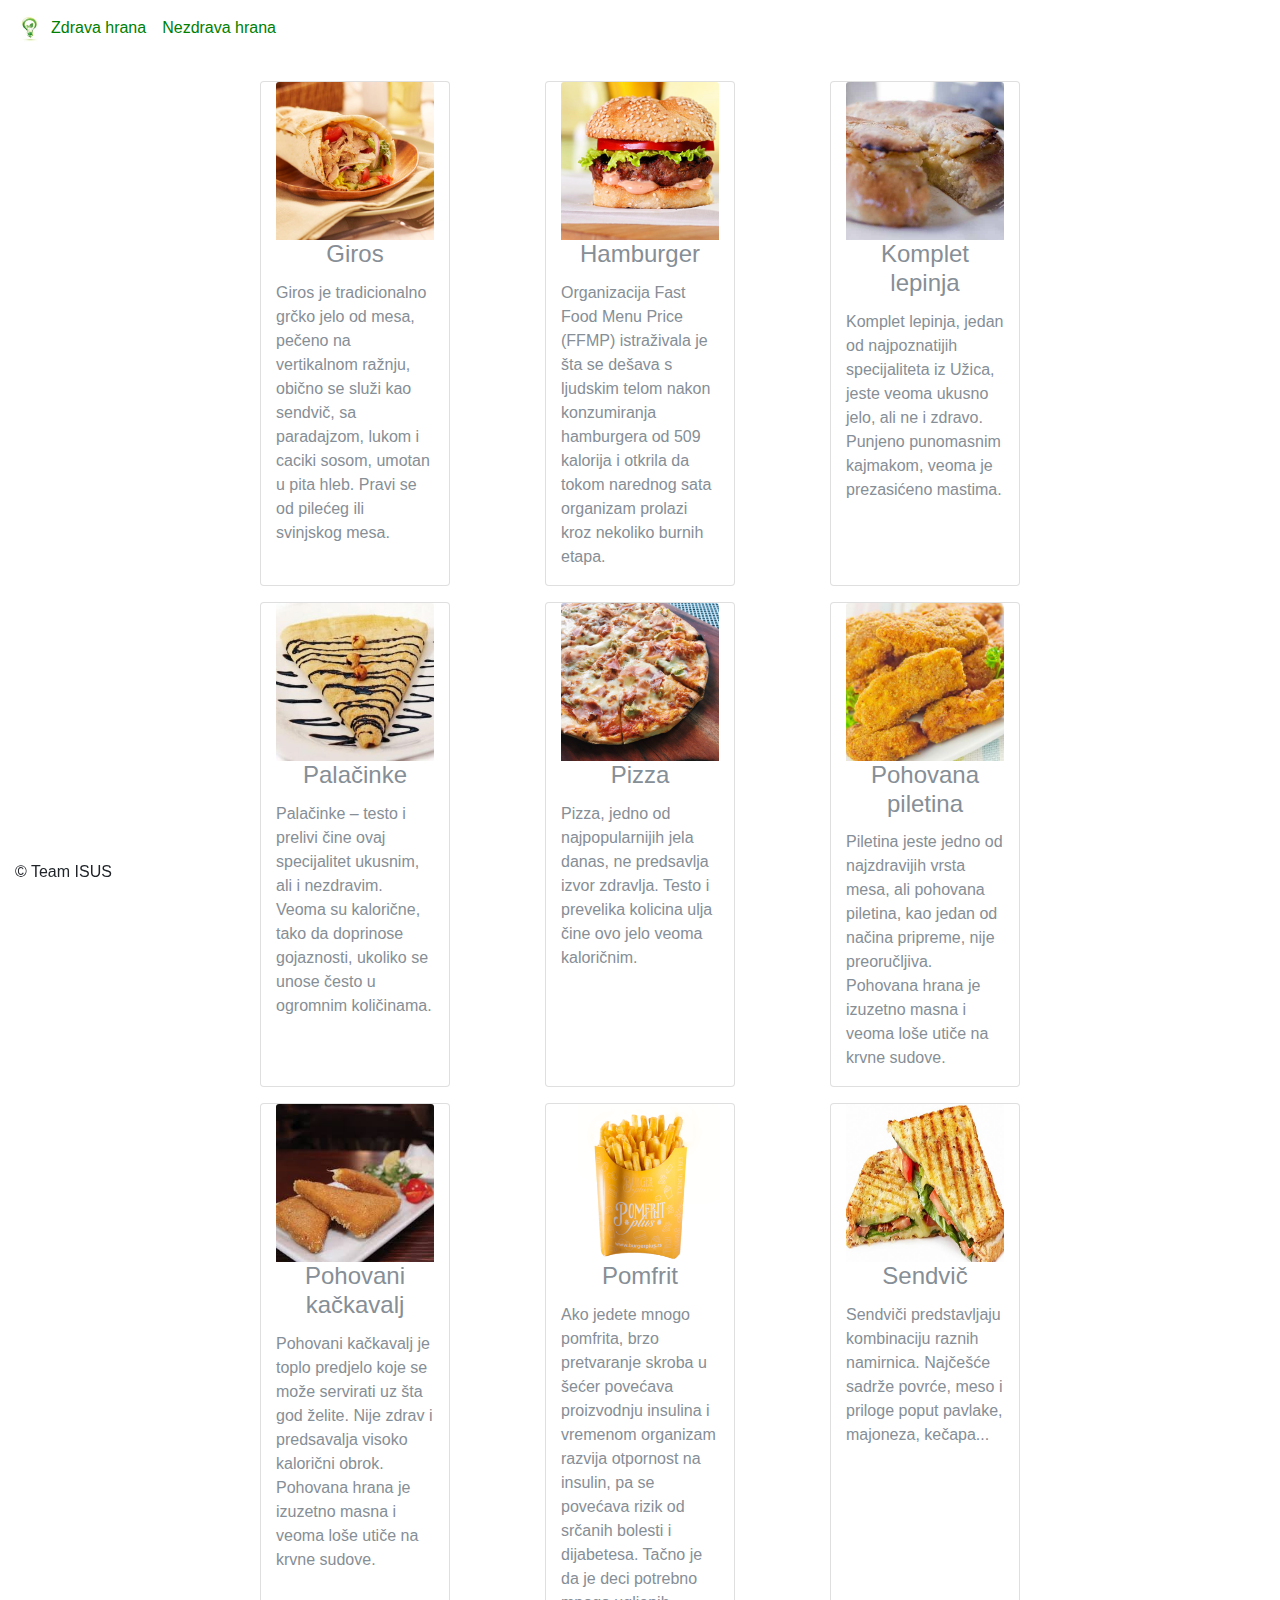
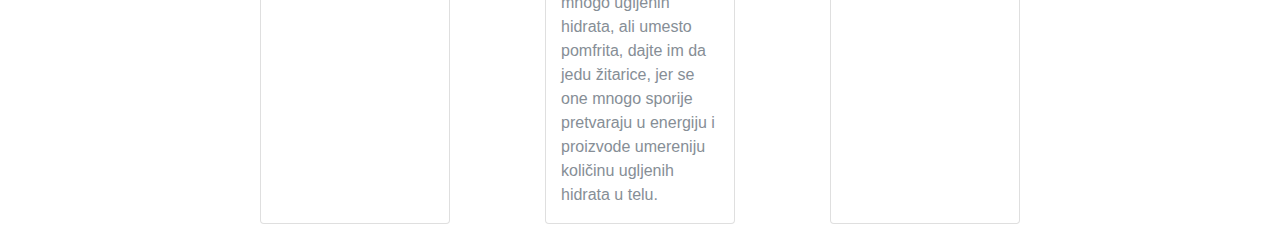
==== brza_hrana.html @ 92b85976 "Files" ====
<!doctype html>
<html lang="en">
  <head>
    <meta charset="utf-8">
    <meta name="viewport" content="width=device-width, initial-scale=1, shrink-to-fit=no">
    <meta name="description" content="">
    <meta name="author" content="">
    <link rel="icon" href="../../../../favicon.ico">

    <title>Album example for Bootstrap</title>

    <!-- Bootstrap core CSS -->
    <link href="./bootstrap.min.css" rel="stylesheet">

    <!-- Custom styles for this template -->
    <link href="album.css" rel="stylesheet">
    <link href="dadada.css" rel="stylesheet">
  </head>

  <body>

    <header>
            <nav class="navbar navbar-expand-md navbar-white fixed-top bg-white">
                    <img src="./logo.jpg" width="27px" height="27px">
                    <button class="navbar-toggler" type="button" data-toggle="collapse" data-target="#navbarsExampleDefault" aria-controls="navbarsExampleDefault" aria-expanded="false" aria-label="Toggle navigation">
                      <span class="navbar-toggler-icon"></span>
                    </button>
              
                    <div class="collapse navbar-collapse" id="navbarsExampleDefault">
                      <ul class="navbar-nav mr-auto">
                        <li class="nav-item active">
                          <a class="nav-link" href="zdrava_hrana.html" style="color: green">Zdrava hrana <span class="sr-only">(current)</span></a>
                        </li>
                        <li class="nav-item">
                          <a class="nav-link" href="nezdrava_hrana.html" style="color: green">Nezdrava hrana</a>
                        </li>
                      </ul>
                    </div>
                  </nav>
    </header>

    <main role="main">

      

      <div class="album text-muted">
        <div class="container">
            <span><p></p></span>
            <div class="row row-grid">
                <div class="col-sm-2"></div>    
                
                <div class="col-sm-2 card" style="width: 20rem;">
                    <img class="card-img-top" src="hrana/brzaHrana/giros.jpg" alt="Card image cap">
                    <div class="card-block">
                        <h4 class="card-title" align="center">Giros</h4>
                        <p>Giros je tradicionalno grčko jelo od mesa, pečeno na vertikalnom ražnju, obično se služi kao sendvič,
                             sa paradajzom, lukom i caciki sosom, umotan u pita hleb. Pravi se od pilećeg ili svinjskog mesa.</p>
                    </div>
                </div>
                
                <div class="col-sm-1"></div>
                <div class="col-sm-2 card" style="width: 20rem;">
                    <img class="card-img-top" src="hrana/brzaHrana/hamburger.jpg" alt="Card image cap">
                    <div class="card-block">
                        <h4 class="card-title" align="center">Hamburger</h4>
                        <p>Organizacija Fast Food Menu Price (FFMP) istraživala je šta se dešava s ljudskim telom nakon konzumiranja
                             hamburgera od 509 kalorija i otkrila da tokom narednog sata organizam prolazi kroz nekoliko burnih etapa.</p>
                    </div>
                </div>
                
                <div class="col-sm-1"></div>
                <div class="col-sm-2 card" style="width: 20rem;">
                    <img class="card-img-top" src="hrana/brzaHrana/komplet-lepinja1.jpg" alt="Card image cap">
                    <div class="card-block">
                        <h4 class="card-title" align="center">Komplet lepinja</h4>
                        <p>Komplet lepinja, jedan od najpoznatijih specijaliteta iz Užica, jeste veoma ukusno jelo, ali ne i zdravo.
                             Punjeno punomasnim kajmakom, veoma je prezasićeno mastima.</p>
                    </div>
                </div>
                
                <div class="col-sm-2"></div>    
            </div>
            <span><p></p></span>
            <div class="row row-grid">
                    <div class="col-sm-2"></div>    
                    
                    <div class="col-sm-2 card" style="width: 20rem;">
                        <img class="card-img-top" src="hrana/brzaHrana/palacinke.jpg" alt="Card image cap">
                        <div class="card-block">
                            <h4 class="card-title" align="center">Palačinke</h4>
                            <p>Palačinke – testo i prelivi čine ovaj specijalitet ukusnim, ali i nezdravim. Veoma su kalorične, tako da doprinose gojaznosti,
                                 ukoliko se unose često u ogromnim količinama.</p>
                        </div>
                    </div>
                    
                    <div class="col-sm-1"></div>
                    <div class="col-sm-2 card" style="width: 20rem;">
                        <img class="card-img-top" src="hrana/brzaHrana/pica.jpg" alt="Card image cap">
                        <div class="card-block">
                            <h4 class="card-title" align="center">Pizza</h4>
                           <p>
                                Pizza, jedno od najpopularnijih jela danas, ne predsavlja izvor zdravlja. Testo i prevelika kolicina ulja čine ovo jelo 
                                veoma kaloričnim.
                           </p>
                        </div>
                    </div>
                    
                    <div class="col-sm-1"></div>
                    <div class="col-sm-2 card" style="width: 20rem;">
                        <img class="card-img-top" src="hrana/brzaHrana/pohpiletina.jpg" alt="Card image cap">
                        <div class="card-block">
                            <h4 class="card-title" align="center">Pohovana piletina</h4>
                            <p>Piletina jeste jedno od najzdravijih vrsta mesa, ali pohovana piletina, kao jedan od načina pripreme, nije preoručljiva.
                                 Pohovana hrana je izuzetno masna i veoma loše utiče na krvne sudove. </p>
                        </div>
                    </div>
                    
                    <div class="col-sm-2"></div>    
             </div>
             <span><p></p></span>
             <div class="row row-grid">
                    <div class="col-sm-2"></div>    
                    
                    <div class="col-sm-2 card" style="width: 20rem;">
                        <img class="card-img-top" src="hrana/brzaHrana/pohovanikackavalj.jpg" alt="Card image cap">
                        <div class="card-block">
                            <h4 class="card-title" align="center">Pohovani kačkavalj</h4>
                            <p>
                                    Pohovani kačkavalj je toplo predjelo koje se može servirati uz šta god želite. Nije zdrav i predsavalja visoko kalorični obrok. 
                                    Pohovana hrana je izuzetno masna i veoma loše utiče na krvne sudove. 
                            </p>
                        </div>
                    </div>
                    
                    <div class="col-sm-1"></div>
                    <div class="col-sm-2 card" style="width: 20rem;">
                        <img class="card-img-top" src="hrana/brzaHrana/pomfrit.jpg" alt="Card image cap">
                        <div class="card-block">
                            <h4 class="card-title" align="center">Pomfrit</h4>
                            <p>
                                    Ako jedete mnogo pomfrita, brzo pretvaranje skroba u šećer povećava proizvodnju insulina i vremenom organizam razvija
                                     otpornost na insulin, pa se povećava rizik od srčanih bolesti i dijabetesa. Tačno je da je deci potrebno mnogo ugljenih hidrata,
                                      ali umesto pomfrita, dajte im da jedu žitarice, jer se one mnogo sporije pretvaraju u energiju i
                                       proizvode umereniju količinu ugljenih hidrata u telu.
                            </p>
                        </div>
                    </div>
                    
                    <div class="col-sm-1"></div>
                    <div class="col-sm-2 card" style="width: 20rem;">
                        <img class="card-img-top" src="hrana/brzaHrana/sendvic.jpg" alt="Card image cap">
                        <div class="card-block">
                            <h4 class="card-title" align="center">Sendvič</h4>
                            <p>
                                    Sendviči predstavljaju kombinaciju raznih namirnica. Najčešće sadrže povrće, meso i priloge poput pavlake, majoneza, kečapa...
                            </p>
                        </div>
                    </div>
                    
                    <div class="col-sm-2"></div>    
             </div>
            <span><p></p></span>
        </div>
      </div>

    </main>

    <footer class="container">
        <p>&copy; Team ISUS </p>
    </footer>

    <!-- Bootstrap core JavaScript
    ================================================== -->
    <!-- Placed at the end of the document so the pages load faster -->
    <script src="https://code.jquery.com/jquery-3.2.1.slim.min.js" integrity="sha384-KJ3o2DKtIkvYIK3UENzmM7KCkRr/rE9/Qpg6aAZGJwFDMVNA/GpGFF93hXpG5KkN" crossorigin="anonymous"></script>
    <script>window.jQuery || document.write('<script src="./jquery.min.js"><\/script>')</script>
    <script src="./popper.min.js"></script>
    <script src="./bootstrap.min.js"></script>
    <script src="./holder.min.js"></script>
    <script>
      Holder.addTheme('thumb', {
        bg: '#55595c',
        fg: '#eceeef',
        text: 'Thumbnail'
      });
    </script>
  </body>
</html>
---- dadada.css ----
body{
    padding-top: 65px
}

.row.row-grid [class*="col-"] + [class*="col-"] {
    margin-top: 15px;
}

@media (min-width: 1200px) {
    .row.row-grid [class*="col-lg-"] + [class*="col-lg-"] {
        margin-top: 0;
    }
}

@media (min-width: 992px) {
    .row.row-grid [class*="col-md-"] + [class*="col-md-"] {
        margin-top: 0;
    }
}

@media (min-width: 768px) {
    .row.row-grid [class*="col-sm-"] + [class*="col-sm-"] {
        margin-top: 0;
    }
}

.button{
  background:rgba(0, 168, 0, 0.486);
  padding:1em 2em;
  color:#fff;
  border:0;
}

.button:hover{
  background:rgba(0, 114, 0, 0.486);
}

.modal{
  display:none;
  position: fixed;
  z-index:1;
  left: 0;
  top:0;
  height: 100%;
  width:100%;
  overflow: auto;
  background-color: rgba(0,0,0,0.5);
}

.modal-content{
  background-color:#f4f4f4;
  margin: 20% auto;
  width:70%;
  box-shadow: 0 5px 8px 0 rgba(0,0,0,0.2),0 7px 20px 0 rgba(0,0,0,0.17);
  animation-name:modalopen;
  animation-duration:1s;
}

.modal-header h2, .modal-footer h3{
  margin:0;
}

.modal-header{
  background:rgba(0, 168, 0, 0.486);
  padding:15px;
  color:#fff;
}

.modal-body{
  padding:10px 20px;
}

.modal-footer{
  background:rgba(0, 168, 0, 0.486);
  padding:10px;
  color:#fff;
  text-align: center;
}

.closeBtn{
  color:#ccc;
  float: right;
  font-size:30px;
  color:#fff;
}

.closeBtn:hover,.closeBtn:focus{
  color:#000;
  text-decoration: none;
  cursor:pointer;
}

@keyframes modalopen{
  from{ opacity: 0}
  to {opacity: 1}
}
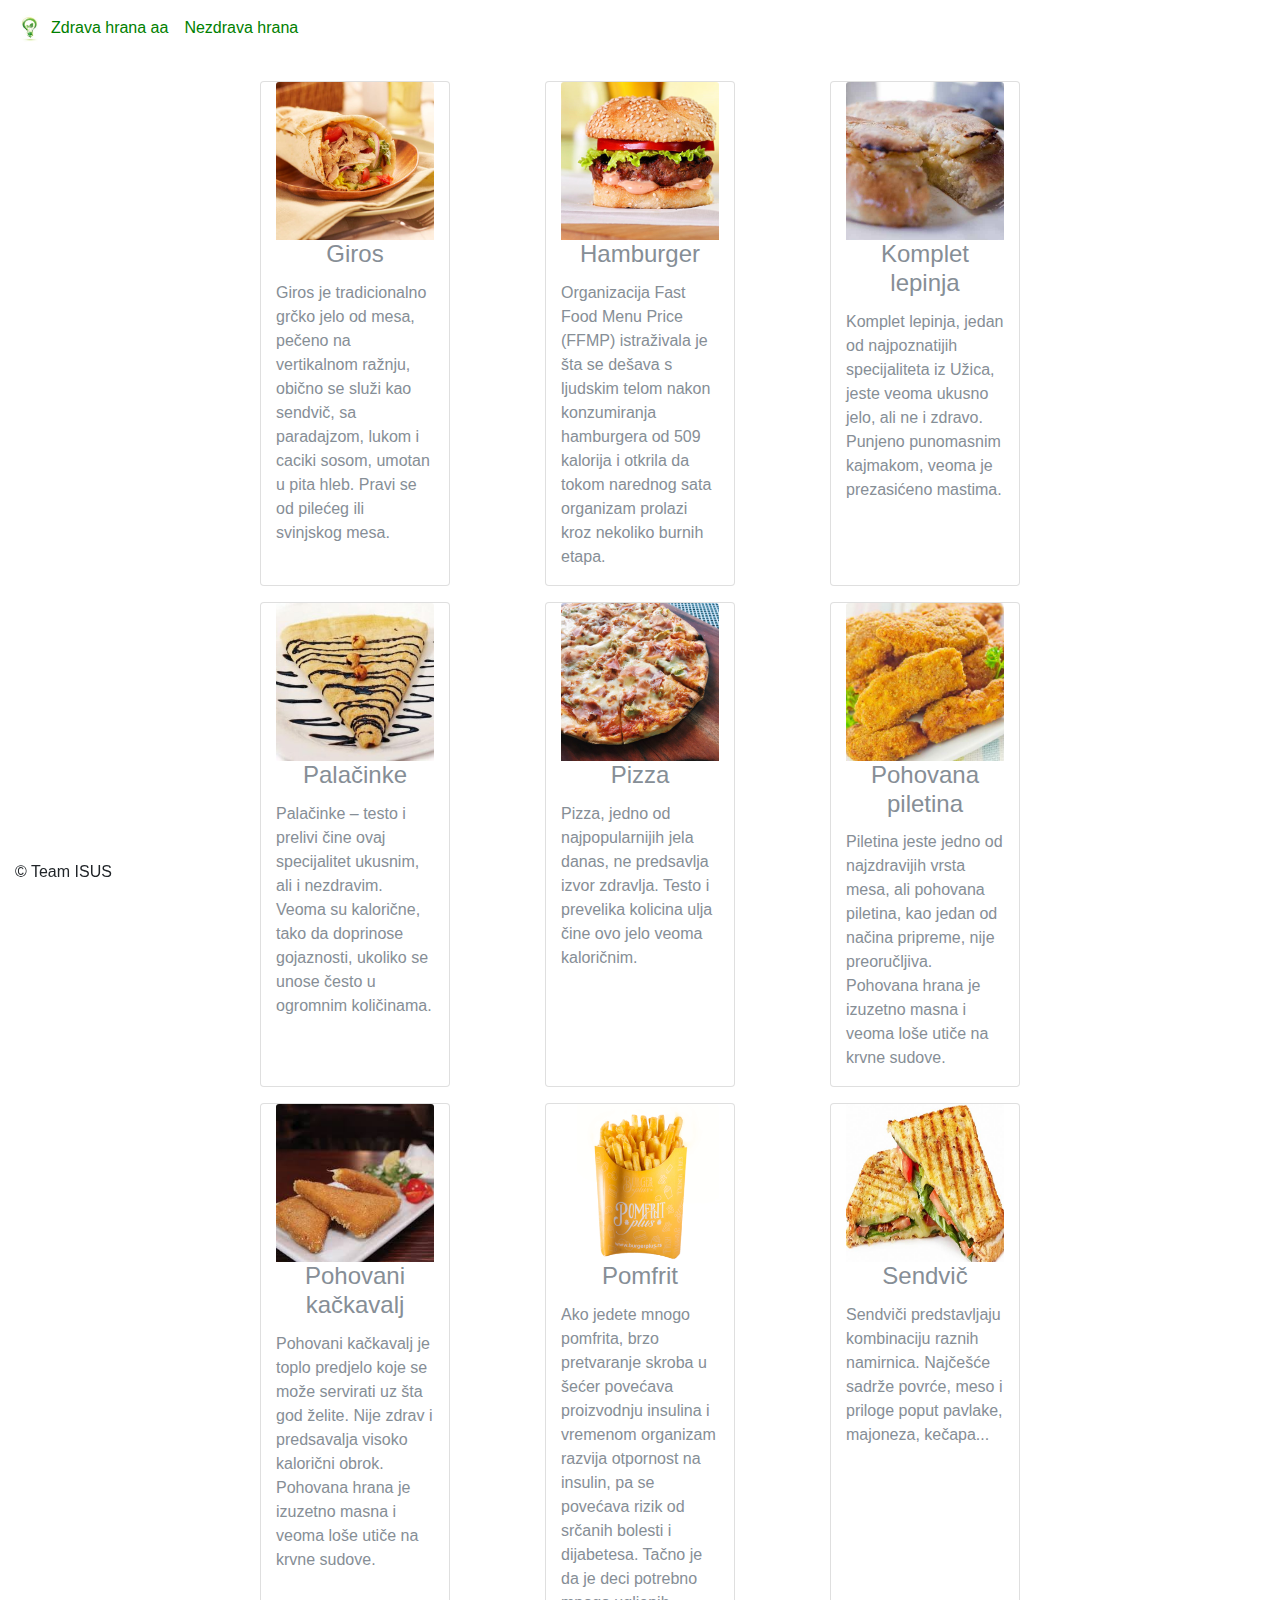
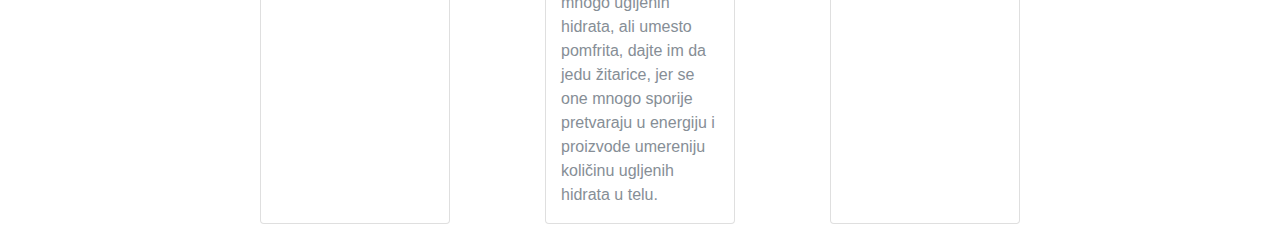
==== commit 2321e814: "aa" ====
--- a/brza_hrana.html
+++ b/brza_hrana.html
@@ -29,7 +29,7 @@
                     <div class="collapse navbar-collapse" id="navbarsExampleDefault">
                       <ul class="navbar-nav mr-auto">
                         <li class="nav-item active">
-                          <a class="nav-link" href="zdrava_hrana.html" style="color: green">Zdrava hrana <span class="sr-only">(current)</span></a>
+                          <a class="nav-link" href="zdrava_hrana.html" style="color: green">Zdrava hrana aa <span class="sr-only">(current)</span></a>
                         </li>
                         <li class="nav-item">
                           <a class="nav-link" href="nezdrava_hrana.html" style="color: green">Nezdrava hrana</a>
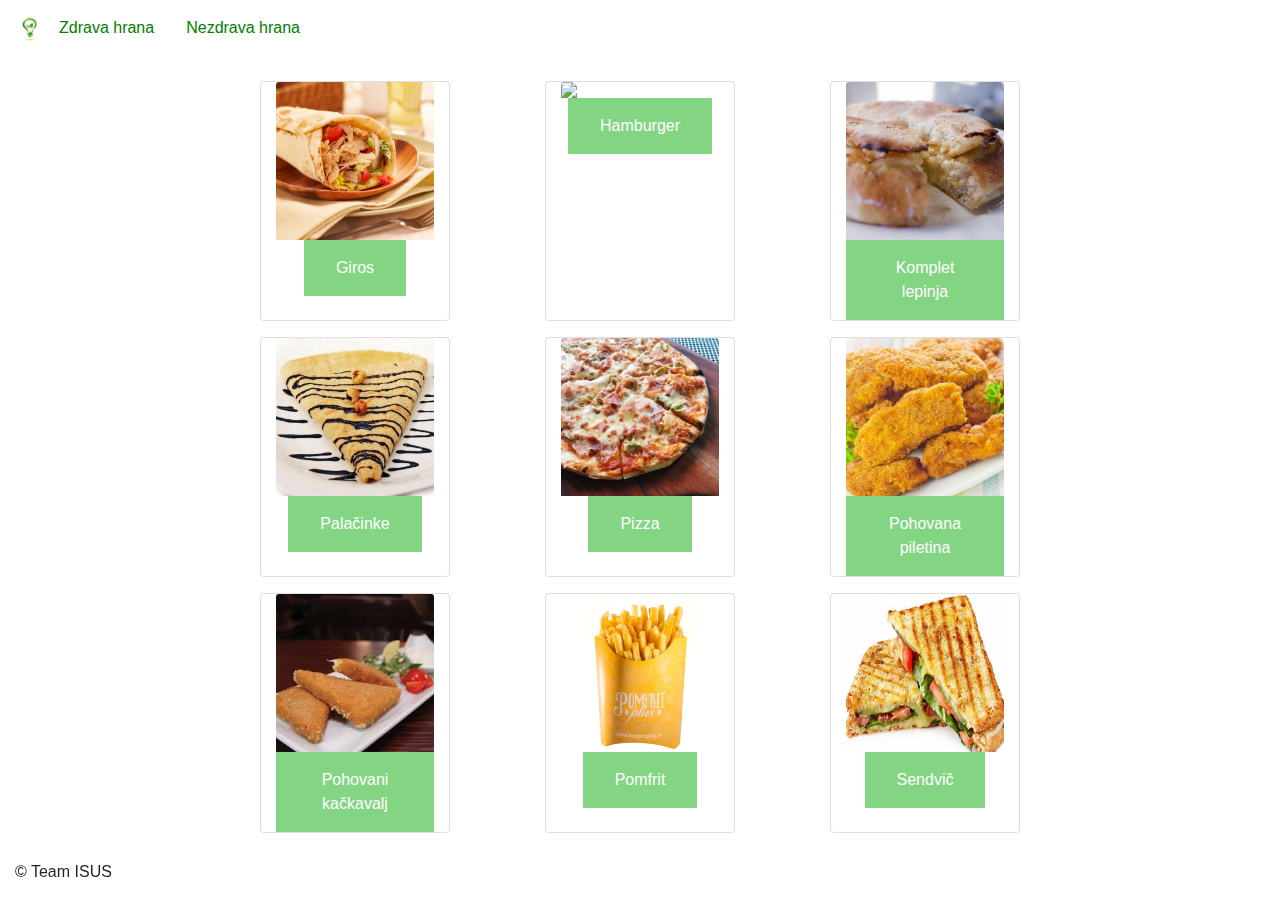
==== commit 8d2ba9e5: "završeno i iskontrolisano" ====
--- a/brza_hrana.html
+++ b/brza_hrana.html
@@ -2,12 +2,10 @@
 <html lang="en">
   <head>
     <meta charset="utf-8">
-    <meta name="viewport" content="width=device-width, initial-scale=1, shrink-to-fit=no">
-    <meta name="description" content="">
-    <meta name="author" content="">
+    <meta name="TeamISUS" content="">
     <link rel="icon" href="../../../../favicon.ico">
 
-    <title>Album example for Bootstrap</title>
+    <title>Brza hrana</title>
 
     <!-- Bootstrap core CSS -->
     <link href="./bootstrap.min.css" rel="stylesheet">
@@ -20,149 +18,289 @@
   <body>
 
     <header>
-            <nav class="navbar navbar-expand-md navbar-white fixed-top bg-white">
-                    <img src="./logo.jpg" width="27px" height="27px">
-                    <button class="navbar-toggler" type="button" data-toggle="collapse" data-target="#navbarsExampleDefault" aria-controls="navbarsExampleDefault" aria-expanded="false" aria-label="Toggle navigation">
-                      <span class="navbar-toggler-icon"></span>
-                    </button>
-              
-                    <div class="collapse navbar-collapse" id="navbarsExampleDefault">
-                      <ul class="navbar-nav mr-auto">
-                        <li class="nav-item active">
-                          <a class="nav-link" href="zdrava_hrana.html" style="color: green">Zdrava hrana aa <span class="sr-only">(current)</span></a>
-                        </li>
-                        <li class="nav-item">
-                          <a class="nav-link" href="nezdrava_hrana.html" style="color: green">Nezdrava hrana</a>
-                        </li>
-                      </ul>
-                    </div>
-                  </nav>
+      <nav class="navbar navbar-expand-md navbar-white fixed-top bg-white">
+        <a href="index.html">
+          <img src="./logo.jpg" width="27px" height="27px">
+        </a>
+
+        <a class="nav-link" href="zdrava_hrana.html" 
+           style="color: green">
+            Zdrava hrana 
+          <span class="sr-only">(current)</span>
+        </a>
+        <a class="nav-link" href="nezdrava_hrana.html" style="color: green">
+          Nezdrava hrana
+        </a>
+
+      </nav>
     </header>
 
     <main role="main">
-
-      
-
       <div class="album text-muted">
         <div class="container">
-            <span><p></p></span>
-            <div class="row row-grid">
-                <div class="col-sm-2"></div>    
-                
-                <div class="col-sm-2 card" style="width: 20rem;">
-                    <img class="card-img-top" src="hrana/brzaHrana/giros.jpg" alt="Card image cap">
-                    <div class="card-block">
-                        <h4 class="card-title" align="center">Giros</h4>
-                        <p>Giros je tradicionalno grčko jelo od mesa, pečeno na vertikalnom ražnju, obično se služi kao sendvič,
-                             sa paradajzom, lukom i caciki sosom, umotan u pita hleb. Pravi se od pilećeg ili svinjskog mesa.</p>
-                    </div>
-                </div>
-                
-                <div class="col-sm-1"></div>
-                <div class="col-sm-2 card" style="width: 20rem;">
-                    <img class="card-img-top" src="hrana/brzaHrana/hamburger.jpg" alt="Card image cap">
-                    <div class="card-block">
-                        <h4 class="card-title" align="center">Hamburger</h4>
-                        <p>Organizacija Fast Food Menu Price (FFMP) istraživala je šta se dešava s ljudskim telom nakon konzumiranja
-                             hamburgera od 509 kalorija i otkrila da tokom narednog sata organizam prolazi kroz nekoliko burnih etapa.</p>
-                    </div>
-                </div>
-                
-                <div class="col-sm-1"></div>
-                <div class="col-sm-2 card" style="width: 20rem;">
-                    <img class="card-img-top" src="hrana/brzaHrana/komplet-lepinja1.jpg" alt="Card image cap">
-                    <div class="card-block">
-                        <h4 class="card-title" align="center">Komplet lepinja</h4>
-                        <p>Komplet lepinja, jedan od najpoznatijih specijaliteta iz Užica, jeste veoma ukusno jelo, ali ne i zdravo.
-                             Punjeno punomasnim kajmakom, veoma je prezasićeno mastima.</p>
-                    </div>
-                </div>
-                
-                <div class="col-sm-2"></div>    
-            </div>
-            <span><p></p></span>
-            <div class="row row-grid">
-                    <div class="col-sm-2"></div>    
+          
+          <span><p></p></span>
+          
+          <div class="row row-grid">
+            <div class="col-sm-2"></div>    
+            <div class="col-sm-2 card" style="width: 20rem;">
+              <img class="card-img-top" src="hrana/brzaHrana/giros.jpg"
+                   alt="Card image cap"> 
+              <div class="card-block" align="center">
+                <button onclick="document.getElementById('id01').style.display='block'"
+                        class="button">Giros</button>
+                <div id="id01" class="modal">
+                  <div class="modal-content">
+                    <div class="modal-header">
+                      <h2>Giros</h2>
+                      <span onclick="document.getElementById('id01').style.display='none'"
+                            class="closeBtn">&times;</span>
+                    </div>
+                    <div class="modal-body">
+                      <p>
+                        Giros je tradicionalno grčko jelo od mesa, pečeno na vertikalnom ražnju, obično se služi kao sendvič,
+                             sa paradajzom, lukom i caciki sosom, umotan u pita hleb. Pravi se od pilećeg ili svinjskog mesa.
+                      </p>
+                    </div>
+                    <div class="modal-footer">
+                      <h3></h3>
+                    </div>
+                  </div>
+                </div>
+              </div>
+            </div>
+                
+            <div class="col-sm-1"></div>
+            <div class="col-sm-2 card" style="width: 20rem;">
+              <img class="card-img-top" src="hrana/brzaHrana/Hamburger.jpg">
+              <div class="card-block" align="center">
+                <button onclick="document.getElementById('id02').style.display='block'"
+                        class="button">Hamburger</button>
+                <div id="id02" class="modal">
+                  <div class="modal-content">
+                    <div class="modal-header">
+                      <h2>Hamburger</h2>
+                      <span onclick="document.getElementById('id02').style.display='none'"
+                            class="closeBtn">&times;</span>
+                    </div>
+                    <div class="modal-body">
+                      <p> 
+                       Organizacija Fast Food Menu Price (FFMP) istraživala je šta se dešava s ljudskim telom nakon konzumiranja
+                             hamburgera od 509 kalorija i otkrila da tokom narednog sata organizam prolazi kroz nekoliko burnih etapa.
+                      </p>
+                    </div>
+                    <div class="modal-footer">
+                      <h3></h3>
+                    </div>
+                  </div>
+                </div>
+              </div>
+            </div>
+                
+            <div class="col-sm-1"></div>
+            <div class="col-sm-2 card" style="width: 20rem;">
+              <img class="card-img-top" src="hrana/brzaHrana/komplet-lepinja1.jpg" alt="Card image cap">
+              <div class="card-block" align="center">
+                <button onclick="document.getElementById('id03').style.display='block'"
+                        class="button">Komplet lepinja</button>
+                <div id="id03" class="modal">
+                  <div class="modal-content">
+                    <div class="modal-header">
+                      <h2>Komplet lepinja</h2>
+                      <span onclick="document.getElementById('id03').style.display='none'" 
+                            class="closeBtn">&times;</span>
+                    </div>
+                    <div class="modal-body">
+                      <p>
+                        Komplet lepinja, jedan od najpoznatijih specijaliteta iz Užica, jeste veoma ukusno jelo, ali ne i zdravo.
+                             Punjeno punomasnim kajmakom, veoma je prezasićeno mastima.
+                      </p>
+                    </div>
+                    <div class="modal-footer">
+                      <h3></h3>
+                    </div>
+                  </div>
+                </div>
+              </div>
+            </div>
+          </div>
+          
+          <span><p></p></span>
+          
+          <div class="row row-grid">
+            <div class="col-sm-2"></div>              
+            <div class="col-sm-2 card" style="width: 20rem;">
+              <img class="card-img-top" src="hrana/brzaHrana/palacinke.jpg" alt="Card image cap">
+              <div class="card-block" align="center">
+                <button onclick="document.getElementById('id04').style.display='block'"
+                        class="button">Palačinke</button>
+                <div id="id04" class="modal">
+                  <div class="modal-content">
+                    <div class="modal-header">
+                      <h2>Palačinke</h2>
+                      <span onclick="document.getElementById('id04').style.display='none'"
+                            class="closeBtn">&times;</span>
+                    </div>
+                    <div class="modal-body">
+                      <p>
+                     Palačinke – testo i prelivi čine ovaj specijalitet ukusnim, ali i nezdravim. Veoma su kalorične, tako da doprinose gojaznosti,
+                                 ukoliko se unose često u ogromnim količinama.
+                      </p>
+                    </div>
+                    <div class="modal-footer">
+                      <h3></h3>
+                    </div>
+                  </div>
+                </div>
+              </div>
+            </div>
                     
-                    <div class="col-sm-2 card" style="width: 20rem;">
-                        <img class="card-img-top" src="hrana/brzaHrana/palacinke.jpg" alt="Card image cap">
-                        <div class="card-block">
-                            <h4 class="card-title" align="center">Palačinke</h4>
-                            <p>Palačinke – testo i prelivi čine ovaj specijalitet ukusnim, ali i nezdravim. Veoma su kalorične, tako da doprinose gojaznosti,
-                                 ukoliko se unose često u ogromnim količinama.</p>
-                        </div>
-                    </div>
-                    
-                    <div class="col-sm-1"></div>
-                    <div class="col-sm-2 card" style="width: 20rem;">
-                        <img class="card-img-top" src="hrana/brzaHrana/pica.jpg" alt="Card image cap">
-                        <div class="card-block">
-                            <h4 class="card-title" align="center">Pizza</h4>
-                           <p>
-                                Pizza, jedno od najpopularnijih jela danas, ne predsavlja izvor zdravlja. Testo i prevelika kolicina ulja čine ovo jelo 
+            <div class="col-sm-1"></div>
+            <div class="col-sm-2 card" style="width: 20rem;">
+              <img class="card-img-top" src="hrana/brzaHrana/pica.jpg" alt="Card image cap">
+              <div class="card-block" align="center">
+                <button onclick="document.getElementById('id05').style.display='block'"
+                        class="button">Pizza</button>
+                <div id="id05" class="modal">
+                  <div class="modal-content">
+                    <div class="modal-header">
+                      <h2>Pizza</h2>
+                      <span onclick="document.getElementById('id05').style.display='none'"
+                            class="closeBtn">&times;</span>
+                    </div>
+                    <div class="modal-body">
+                      <p>
+                         Pizza, jedno od najpopularnijih jela danas, ne predsavlja izvor zdravlja. Testo i prevelika kolicina ulja čine ovo jelo 
                                 veoma kaloričnim.
-                           </p>
-                        </div>
-                    </div>
-                    
-                    <div class="col-sm-1"></div>
-                    <div class="col-sm-2 card" style="width: 20rem;">
-                        <img class="card-img-top" src="hrana/brzaHrana/pohpiletina.jpg" alt="Card image cap">
-                        <div class="card-block">
-                            <h4 class="card-title" align="center">Pohovana piletina</h4>
-                            <p>Piletina jeste jedno od najzdravijih vrsta mesa, ali pohovana piletina, kao jedan od načina pripreme, nije preoručljiva.
-                                 Pohovana hrana je izuzetno masna i veoma loše utiče na krvne sudove. </p>
-                        </div>
-                    </div>
-                    
-                    <div class="col-sm-2"></div>    
-             </div>
-             <span><p></p></span>
-             <div class="row row-grid">
-                    <div class="col-sm-2"></div>    
-                    
-                    <div class="col-sm-2 card" style="width: 20rem;">
-                        <img class="card-img-top" src="hrana/brzaHrana/pohovanikackavalj.jpg" alt="Card image cap">
-                        <div class="card-block">
-                            <h4 class="card-title" align="center">Pohovani kačkavalj</h4>
-                            <p>
-                                    Pohovani kačkavalj je toplo predjelo koje se može servirati uz šta god želite. Nije zdrav i predsavalja visoko kalorični obrok. 
+                      </p>
+                    </div>
+                    <div class="modal-footer">
+                      <h3></h3>
+                    </div>
+                  </div>
+                </div>
+              </div>
+            </div>
+                
+            <div class="col-sm-1"></div>
+            <div class="col-sm-2 card" style="width: 20rem;">
+              <img class="card-img-top" src="hrana/brzaHrana/pohpiletina.jpg" alt="Card image cap">
+              <div class="card-block" align="center">
+                <button onclick="document.getElementById('id06').style.display='block'"
+                        class="button">Pohovana piletina</button>
+                <div id="id06" class="modal">
+                  <div class="modal-content">
+                    <div class="modal-header">
+                      <h2>Pohovana piletina</h2>
+                      <span onclick="document.getElementById('id06').style.display='none'" 
+                            class="closeBtn">&times;</span>
+                    </div>
+                    <div class="modal-body">
+                      <p>
+                        Piletina jeste jedno od najzdravijih vrsta mesa, ali pohovana piletina, kao jedan od načina pripreme, nije preoručljiva.
+                                 Pohovana hrana je izuzetno masna i veoma loše utiče na krvne sudove.
+                      </p>
+                    </div>
+                    <div class="modal-footer">
+                      <h3></h3>
+                    </div>
+                  </div>
+                </div>
+              </div>
+            </div>   
+          </div>
+
+          <span><p></p></span>
+
+          <div class="row row-grid">
+            <div class="col-sm-2"></div>
+            <div class="col-sm-2 card" style="width: 20rem;">
+              <img class="card-img-top" src="hrana/brzaHrana/pohovanikackavalj.jpg" alt="Card image cap">
+              <div class="card-block" align="center">
+                <button onclick="document.getElementById('id07').style.display='block'"
+                        class="button">Pohovani kačkavalj</button>
+                <div id="id07" class="modal">
+                  <div class="modal-content">
+                    <div class="modal-header">
+                      <h4>Pohovani kačkavalj</h4>
+                      <span onclick="document.getElementById('id07').style.display='none'" 
+                            class="closeBtn">&times;</span>
+                    </div>
+                    <div class="modal-body">
+                      <p>
+                           Pohovani kačkavalj je toplo predjelo koje se može servirati uz šta god želite. Nije zdrav i predsavalja visoko kalorični obrok. 
                                     Pohovana hrana je izuzetno masna i veoma loše utiče na krvne sudove. 
-                            </p>
-                        </div>
-                    </div>
-                    
-                    <div class="col-sm-1"></div>
-                    <div class="col-sm-2 card" style="width: 20rem;">
-                        <img class="card-img-top" src="hrana/brzaHrana/pomfrit.jpg" alt="Card image cap">
-                        <div class="card-block">
-                            <h4 class="card-title" align="center">Pomfrit</h4>
-                            <p>
-                                    Ako jedete mnogo pomfrita, brzo pretvaranje skroba u šećer povećava proizvodnju insulina i vremenom organizam razvija
+                      </p>
+                    </div>
+                    <div class="modal-footer">
+                      <h3></h3>
+                    </div>
+                  </div>
+                </div>
+              </div>
+            </div>
+                
+            <div class="col-sm-1"></div>
+            <div class="col-sm-2 card" style="width: 20rem;">
+              <img class="card-img-top" src="hrana/brzaHrana/pomfrit.jpg" alt="Card image cap">
+              <div class="card-block" align="center">
+                <button onclick="document.getElementById('id08').style.display='block'"
+                        class="button">Pomfrit</button>
+                  <div id="id08" class="modal">
+                    <div class="modal-content">
+                      <div class="modal-header">
+                        <h4>Pomfrit</h4>
+                        <span onclick="document.getElementById('id08').style.display='none'" 
+                              class="closeBtn">&times;</span>
+                      </div>
+                      <div class="modal-body">
+                        <p>
+                         Ako jedete mnogo pomfrita, brzo pretvaranje skroba u šećer povećava proizvodnju insulina i vremenom organizam razvija
                                      otpornost na insulin, pa se povećava rizik od srčanih bolesti i dijabetesa. Tačno je da je deci potrebno mnogo ugljenih hidrata,
                                       ali umesto pomfrita, dajte im da jedu žitarice, jer se one mnogo sporije pretvaraju u energiju i
                                        proizvode umereniju količinu ugljenih hidrata u telu.
-                            </p>
-                        </div>
-                    </div>
-                    
-                    <div class="col-sm-1"></div>
-                    <div class="col-sm-2 card" style="width: 20rem;">
-                        <img class="card-img-top" src="hrana/brzaHrana/sendvic.jpg" alt="Card image cap">
-                        <div class="card-block">
-                            <h4 class="card-title" align="center">Sendvič</h4>
-                            <p>
+                        </p>
+                      </div>
+                      <div class="modal-footer">
+                        <h3></h3>
+                      </div>
+                    </div>
+                  </div>
+                </div>
+              </div>
+                
+              <div class="col-sm-1"></div>
+              <div class="col-sm-2 card" style="width: 20rem;">
+                <img class="card-img-top" src="hrana/brzaHrana/sendvic.jpg" alt="Card image cap">
+                <div class="card-block" align="center">
+                  <button onclick="document.getElementById('id09').style.display='block'"
+                          class="button">Sendvič</button>
+                  <div id="id09" class="modal">
+                    <div class="modal-content">
+                      <div class="modal-header">
+                        <h4>Sendvič</h4>
+                        <span onclick="document.getElementById('id09').style.display='none'" 
+                              class="closeBtn">&times;</span>
+                      </div>
+                      <div class="modal-body">
+                        <p>
+                         
                                     Sendviči predstavljaju kombinaciju raznih namirnica. Najčešće sadrže povrće, meso i priloge poput pavlake, majoneza, kečapa...
-                            </p>
-                        </div>
-                    </div>
-                    
-                    <div class="col-sm-2"></div>    
-             </div>
-            <span><p></p></span>
+                        </p>
+                      </div>
+                      <div class="modal-footer">
+                        <h3></h3>
+                      </div>
+                    </div>
+                  </div>
+                </div>
+              </div>
+          </div>
+        
+          <span><p></p></span>
+        
         </div>
       </div>
-
     </main>
 
     <footer class="container">
@@ -174,15 +312,5 @@
     <!-- Placed at the end of the document so the pages load faster -->
     <script src="https://code.jquery.com/jquery-3.2.1.slim.min.js" integrity="sha384-KJ3o2DKtIkvYIK3UENzmM7KCkRr/rE9/Qpg6aAZGJwFDMVNA/GpGFF93hXpG5KkN" crossorigin="anonymous"></script>
     <script>window.jQuery || document.write('<script src="./jquery.min.js"><\/script>')</script>
-    <script src="./popper.min.js"></script>
-    <script src="./bootstrap.min.js"></script>
-    <script src="./holder.min.js"></script>
-    <script>
-      Holder.addTheme('thumb', {
-        bg: '#55595c',
-        fg: '#eceeef',
-        text: 'Thumbnail'
-      });
-    </script>
   </body>
-</html>
+</html>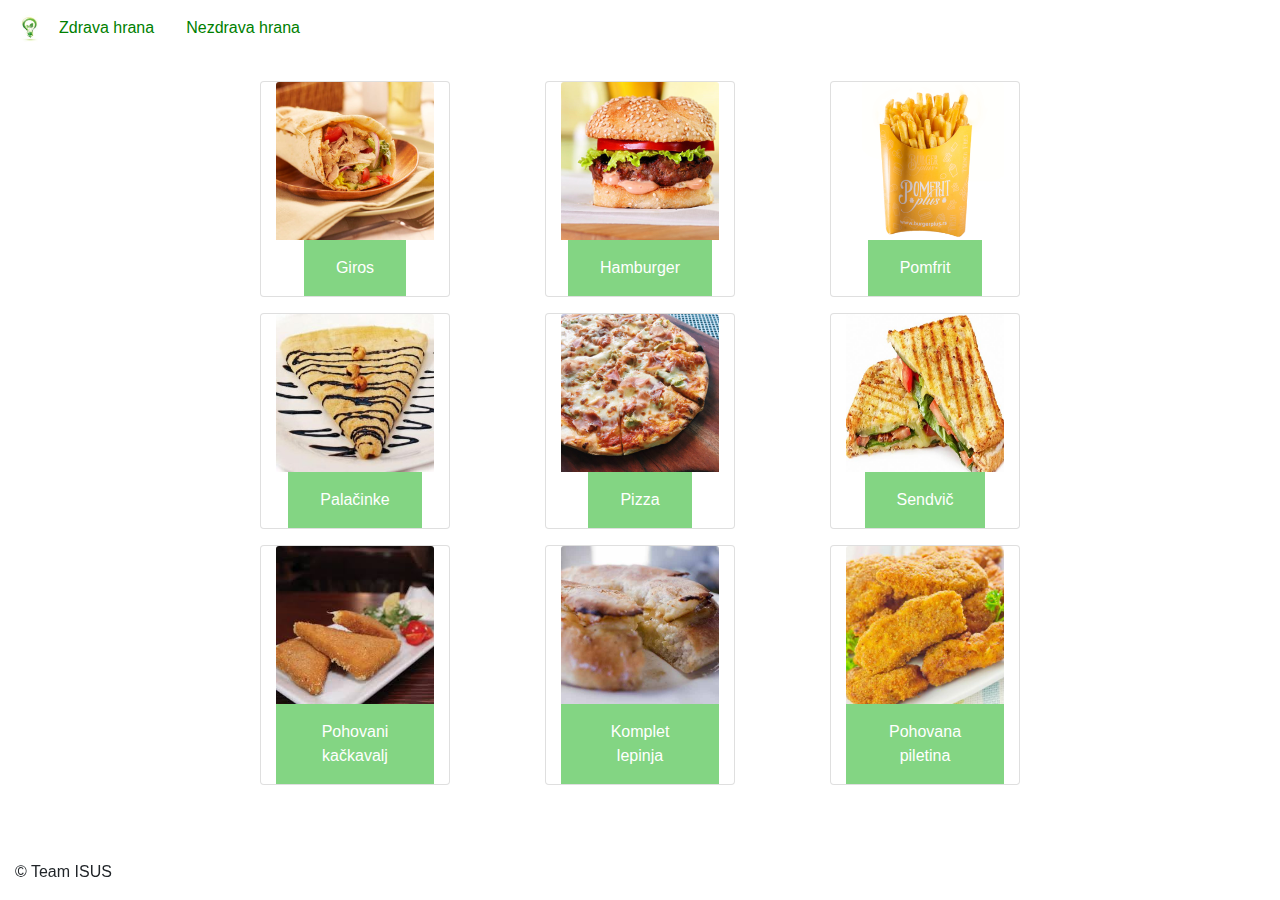
==== commit c4edae9c: "Final touches :)" ====
--- a/brza_hrana.html
+++ b/brza_hrana.html
@@ -3,7 +3,6 @@
   <head>
     <meta charset="utf-8">
     <meta name="TeamISUS" content="">
-    <link rel="icon" href="../../../../favicon.ico">
 
     <title>Brza hrana</title>
 
@@ -11,7 +10,6 @@
     <link href="./bootstrap.min.css" rel="stylesheet">
 
     <!-- Custom styles for this template -->
-    <link href="album.css" rel="stylesheet">
     <link href="dadada.css" rel="stylesheet">
   </head>
 
@@ -39,10 +37,16 @@
       <div class="album text-muted">
         <div class="container">
           
-          <span><p></p></span>
-          
+          <span>
+            <p></p>
+          </span>
+
           <div class="row row-grid">
-            <div class="col-sm-2"></div>    
+
+            <div class="col-sm-2">
+              <p></p>
+            </div>
+                
             <div class="col-sm-2 card" style="width: 20rem;">
               <img class="card-img-top" src="hrana/brzaHrana/giros.jpg"
                    alt="Card image cap"> 
@@ -58,21 +62,25 @@
                     </div>
                     <div class="modal-body">
                       <p>
-                        Giros je tradicionalno grčko jelo od mesa, pečeno na vertikalnom ražnju, obično se služi kao sendvič,
-                             sa paradajzom, lukom i caciki sosom, umotan u pita hleb. Pravi se od pilećeg ili svinjskog mesa.
-                      </p>
-                    </div>
-                    <div class="modal-footer">
-                      <h3></h3>
-                    </div>
-                  </div>
-                </div>
-              </div>
-            </div>
-                
-            <div class="col-sm-1"></div>
-            <div class="col-sm-2 card" style="width: 20rem;">
-              <img class="card-img-top" src="hrana/brzaHrana/Hamburger.jpg">
+                        Giros je tradicionalno grčko jelo od mesa, pečeno na vertikalnom ražnju,  
+                        obično se služi kao sendvič, sa paradajzom, lukom i caciki sosom, umotan
+                        u pita hleb. Pravi se od pilećeg ili svinjskog mesa.
+                      </p>
+                    </div>
+                    <div class="modal-footer">
+                      <p></p>
+                    </div>
+                  </div>
+                </div>
+              </div>
+            </div>
+                
+            <div class="col-sm-1">
+              <p></p>
+            </div>
+
+            <div class="col-sm-2 card" style="width: 20rem;">
+              <img class="card-img-top" src="hrana/brzaHrana/hamburger.jpg">
               <div class="card-block" align="center">
                 <button onclick="document.getElementById('id02').style.display='block'"
                         class="button">Hamburger</button>
@@ -85,50 +93,65 @@
                     </div>
                     <div class="modal-body">
                       <p> 
-                       Organizacija Fast Food Menu Price (FFMP) istraživala je šta se dešava s ljudskim telom nakon konzumiranja
-                             hamburgera od 509 kalorija i otkrila da tokom narednog sata organizam prolazi kroz nekoliko burnih etapa.
-                      </p>
-                    </div>
-                    <div class="modal-footer">
-                      <h3></h3>
-                    </div>
-                  </div>
-                </div>
-              </div>
-            </div>
-                
-            <div class="col-sm-1"></div>
-            <div class="col-sm-2 card" style="width: 20rem;">
-              <img class="card-img-top" src="hrana/brzaHrana/komplet-lepinja1.jpg" alt="Card image cap">
+                       Organizacija Fast Food Menu Price (FFMP) istraživala je šta se dešava 
+                       s ljudskim telom nakon konzumiranja hamburgera od 509 kalorija i 
+                       otkrila da tokom narednog sata organizam prolazi kroz nekoliko burnih etapa.
+                      </p>
+                    </div>
+                    <div class="modal-footer">
+                      <p></p>
+                    </div>
+                  </div>
+                </div>
+              </div>
+            </div>
+                
+            <div class="col-sm-1">
+              <p></p>
+            </div>
+
+            <div class="col-sm-2 card" style="width: 20rem;">
+              <img class="card-img-top" src="hrana/brzaHrana/pomfrit.jpg" alt="Card image cap">
               <div class="card-block" align="center">
                 <button onclick="document.getElementById('id03').style.display='block'"
-                        class="button">Komplet lepinja</button>
+                        class="button">Pomfrit</button>
                 <div id="id03" class="modal">
                   <div class="modal-content">
                     <div class="modal-header">
-                      <h2>Komplet lepinja</h2>
+                      <h2>Pomfrit</h2>
                       <span onclick="document.getElementById('id03').style.display='none'" 
                             class="closeBtn">&times;</span>
                     </div>
                     <div class="modal-body">
                       <p>
-                        Komplet lepinja, jedan od najpoznatijih specijaliteta iz Užica, jeste veoma ukusno jelo, ali ne i zdravo.
-                             Punjeno punomasnim kajmakom, veoma je prezasićeno mastima.
-                      </p>
-                    </div>
-                    <div class="modal-footer">
-                      <h3></h3>
-                    </div>
-                  </div>
-                </div>
-              </div>
-            </div>
+                        Ako jedete mnogo pomfrita, brzo pretvaranje skroba u šećer povećava 
+                        proizvodnju insulina i vremenom organizam razvija otpornost na 
+                        insulin, pa se povećava rizik od srčanih bolesti i dijabetesa. Tačno 
+                        je da je deci potrebno mnogo ugljenih hidrata, ali umesto pomfrita, 
+                        dajte im da jedu žitarice, jer se one mnogo sporije pretvaraju u 
+                        energiju i proizvode umereniju količinu ugljenih hidrata u telu.
+                      </p>
+                    </div>
+                    <div class="modal-footer">
+                      <p></p>
+                    </div>
+                  </div>
+                </div>
+              </div>
+            </div>
+
           </div>
           
-          <span><p></p></span>
+          <span>
+            <p></p>
+          </span>
           
           <div class="row row-grid">
-            <div class="col-sm-2"></div>              
+
+            <div class="col-sm-2">
+              <p></p>
+            </div>
+
             <div class="col-sm-2 card" style="width: 20rem;">
               <img class="card-img-top" src="hrana/brzaHrana/palacinke.jpg" alt="Card image cap">
               <div class="card-block" align="center">
@@ -143,19 +166,23 @@
                     </div>
                     <div class="modal-body">
                       <p>
-                     Palačinke – testo i prelivi čine ovaj specijalitet ukusnim, ali i nezdravim. Veoma su kalorične, tako da doprinose gojaznosti,
-                                 ukoliko se unose često u ogromnim količinama.
-                      </p>
-                    </div>
-                    <div class="modal-footer">
-                      <h3></h3>
+                     Palačinke – testo i prelivi čine ovaj specijalitet ukusnim, ali i nezdravim. 
+                     Veoma su kalorične, tako da doprinose gojaznosti, ukoliko se unose često u 
+                     ogromnim količinama.
+                      </p>
+                    </div>
+                    <div class="modal-footer">
+                      <p></p>
                     </div>
                   </div>
                 </div>
               </div>
             </div>
                     
-            <div class="col-sm-1"></div>
+            <div class="col-sm-1">
+              <p></p>
+            </div>
+
             <div class="col-sm-2 card" style="width: 20rem;">
               <img class="card-img-top" src="hrana/brzaHrana/pica.jpg" alt="Card image cap">
               <div class="card-block" align="center">
@@ -170,134 +197,155 @@
                     </div>
                     <div class="modal-body">
                       <p>
-                         Pizza, jedno od najpopularnijih jela danas, ne predsavlja izvor zdravlja. Testo i prevelika kolicina ulja čine ovo jelo 
-                                veoma kaloričnim.
-                      </p>
-                    </div>
-                    <div class="modal-footer">
-                      <h3></h3>
-                    </div>
-                  </div>
-                </div>
-              </div>
-            </div>
-                
-            <div class="col-sm-1"></div>
-            <div class="col-sm-2 card" style="width: 20rem;">
-              <img class="card-img-top" src="hrana/brzaHrana/pohpiletina.jpg" alt="Card image cap">
+                         Pizza, jedno od najpopularnijih jela danas, ne predsavlja izvor 
+                         zdravlja. Testo i prevelika kolicina ulja čine ovo jelo  veoma 
+                         kaloričnim.
+                      </p>
+                    </div>
+                    <div class="modal-footer">
+                      <p></p>
+                    </div>
+                  </div>
+                </div>
+              </div>
+            </div>
+                
+            <div class="col-sm-1">
+              <p></p>
+            </div>
+
+            <div class="col-sm-2 card" style="width: 20rem;">
+              <img class="card-img-top" src="hrana/brzaHrana/sendvic.jpg" alt="Card image cap">
               <div class="card-block" align="center">
                 <button onclick="document.getElementById('id06').style.display='block'"
-                        class="button">Pohovana piletina</button>
+                        class="button">Sendvič</button>
                 <div id="id06" class="modal">
                   <div class="modal-content">
                     <div class="modal-header">
-                      <h2>Pohovana piletina</h2>
+                      <h2>Sendvič</h2>
                       <span onclick="document.getElementById('id06').style.display='none'" 
                             class="closeBtn">&times;</span>
                     </div>
                     <div class="modal-body">
                       <p>
-                        Piletina jeste jedno od najzdravijih vrsta mesa, ali pohovana piletina, kao jedan od načina pripreme, nije preoručljiva.
-                                 Pohovana hrana je izuzetno masna i veoma loše utiče na krvne sudove.
-                      </p>
-                    </div>
-                    <div class="modal-footer">
-                      <h3></h3>
-                    </div>
-                  </div>
-                </div>
-              </div>
-            </div>   
+                        Sendviči predstavljaju kombinaciju raznih namirnica. Najčešće sadrže 
+                        povrće, meso i priloge poput pavlake, majoneza, kečapa...
+                      </p>
+                    </div>
+                    <div class="modal-footer">
+                      <p></p>
+                    </div>
+                  </div>
+                </div>
+              </div>
+            </div>
+
           </div>
 
-          <span><p></p></span>
+          <span>
+            <p></p>
+          </span>
 
           <div class="row row-grid">
-            <div class="col-sm-2"></div>
-            <div class="col-sm-2 card" style="width: 20rem;">
-              <img class="card-img-top" src="hrana/brzaHrana/pohovanikackavalj.jpg" alt="Card image cap">
+            
+            <div class="col-sm-2">
+              <p></p>
+            </div>
+
+            <div class="col-sm-2 card" style="width: 20rem;">
+              <img class="card-img-top" src="hrana/brzaHrana/pohkack.jpg" alt="Card image cap">
               <div class="card-block" align="center">
                 <button onclick="document.getElementById('id07').style.display='block'"
                         class="button">Pohovani kačkavalj</button>
                 <div id="id07" class="modal">
                   <div class="modal-content">
                     <div class="modal-header">
-                      <h4>Pohovani kačkavalj</h4>
+                      <h2>Pohovani kačkavalj</h2>
                       <span onclick="document.getElementById('id07').style.display='none'" 
                             class="closeBtn">&times;</span>
                     </div>
                     <div class="modal-body">
                       <p>
-                           Pohovani kačkavalj je toplo predjelo koje se može servirati uz šta god želite. Nije zdrav i predsavalja visoko kalorični obrok. 
-                                    Pohovana hrana je izuzetno masna i veoma loše utiče na krvne sudove. 
-                      </p>
-                    </div>
-                    <div class="modal-footer">
-                      <h3></h3>
-                    </div>
-                  </div>
-                </div>
-              </div>
-            </div>
-                
-            <div class="col-sm-1"></div>
-            <div class="col-sm-2 card" style="width: 20rem;">
-              <img class="card-img-top" src="hrana/brzaHrana/pomfrit.jpg" alt="Card image cap">
+                           Pohovani kačkavalj je toplo predjelo koje se može servirati uz šta 
+                           god želite. Nije zdrav i predsavalja visoko kalorični obrok. 
+                           Pohovana hrana je izuzetno masna i veoma loše utiče na krvne sudove. 
+                      </p>
+                    </div>
+                    <div class="modal-footer">
+                      <p></p>
+                    </div>
+                  </div>
+                </div>
+              </div>
+            </div>
+                
+            <div class="col-sm-1">
+              <p></p>
+            </div>
+
+            <div class="col-sm-2 card" style="width: 20rem;">
+              <img class="card-img-top" src="hrana/brzaHrana/komplet-lepinja1.jpg" alt="Card image cap">
               <div class="card-block" align="center">
                 <button onclick="document.getElementById('id08').style.display='block'"
-                        class="button">Pomfrit</button>
+                        class="button">Komplet lepinja</button>
                   <div id="id08" class="modal">
                     <div class="modal-content">
                       <div class="modal-header">
-                        <h4>Pomfrit</h4>
+                        <h2>Komplet lepinja</h2>
                         <span onclick="document.getElementById('id08').style.display='none'" 
                               class="closeBtn">&times;</span>
                       </div>
                       <div class="modal-body">
                         <p>
-                         Ako jedete mnogo pomfrita, brzo pretvaranje skroba u šećer povećava proizvodnju insulina i vremenom organizam razvija
-                                     otpornost na insulin, pa se povećava rizik od srčanih bolesti i dijabetesa. Tačno je da je deci potrebno mnogo ugljenih hidrata,
-                                      ali umesto pomfrita, dajte im da jedu žitarice, jer se one mnogo sporije pretvaraju u energiju i
-                                       proizvode umereniju količinu ugljenih hidrata u telu.
+                         Komplet lepinja, jedan od najpoznatijih specijaliteta iz Užica, 
+                         jeste veoma ukusno jelo, ali ne i zdravo. Punjeno punomasnim kajmakom, 
+                         veoma je prezasićeno mastima.
                         </p>
                       </div>
                       <div class="modal-footer">
-                        <h3></h3>
-                      </div>
-                    </div>
-                  </div>
-                </div>
-              </div>
-                
-              <div class="col-sm-1"></div>
+                        <p></p>
+                      </div>
+                    </div>
+                  </div>
+                </div>
+              </div>
+                
+              <div class="col-sm-1">
+                <p></p>
+              </div>
+
               <div class="col-sm-2 card" style="width: 20rem;">
-                <img class="card-img-top" src="hrana/brzaHrana/sendvic.jpg" alt="Card image cap">
+                <img class="card-img-top" src="hrana/brzaHrana/pohpiletina.jpg" alt="Card image cap">
                 <div class="card-block" align="center">
                   <button onclick="document.getElementById('id09').style.display='block'"
-                          class="button">Sendvič</button>
+                          class="button">Pohovana piletina</button>
                   <div id="id09" class="modal">
                     <div class="modal-content">
                       <div class="modal-header">
-                        <h4>Sendvič</h4>
+                        <h2>Pohovana piletina</h2>
                         <span onclick="document.getElementById('id09').style.display='none'" 
                               class="closeBtn">&times;</span>
                       </div>
                       <div class="modal-body">
                         <p>
-                         
-                                    Sendviči predstavljaju kombinaciju raznih namirnica. Najčešće sadrže povrće, meso i priloge poput pavlake, majoneza, kečapa...
+                          Piletina jeste jedno od najzdravijih vrsta mesa, ali pohovana 
+                          piletina, kao jedan od načina pripreme, nije preoručljiva.
+                          Pohovana hrana je izuzetno masna i veoma loše utiče na krvne sudove.
                         </p>
                       </div>
                       <div class="modal-footer">
-                        <h3></h3>
-                      </div>
-                    </div>
-                  </div>
-                </div>
-              </div>
+                        <p></p>
+                      </div>
+                    </div>
+                  </div>
+                </div>
+              </div>
+
           </div>
         
-          <span><p></p></span>
+          <span>
+            <p></p>
+          </span>
         
         </div>
       </div>
